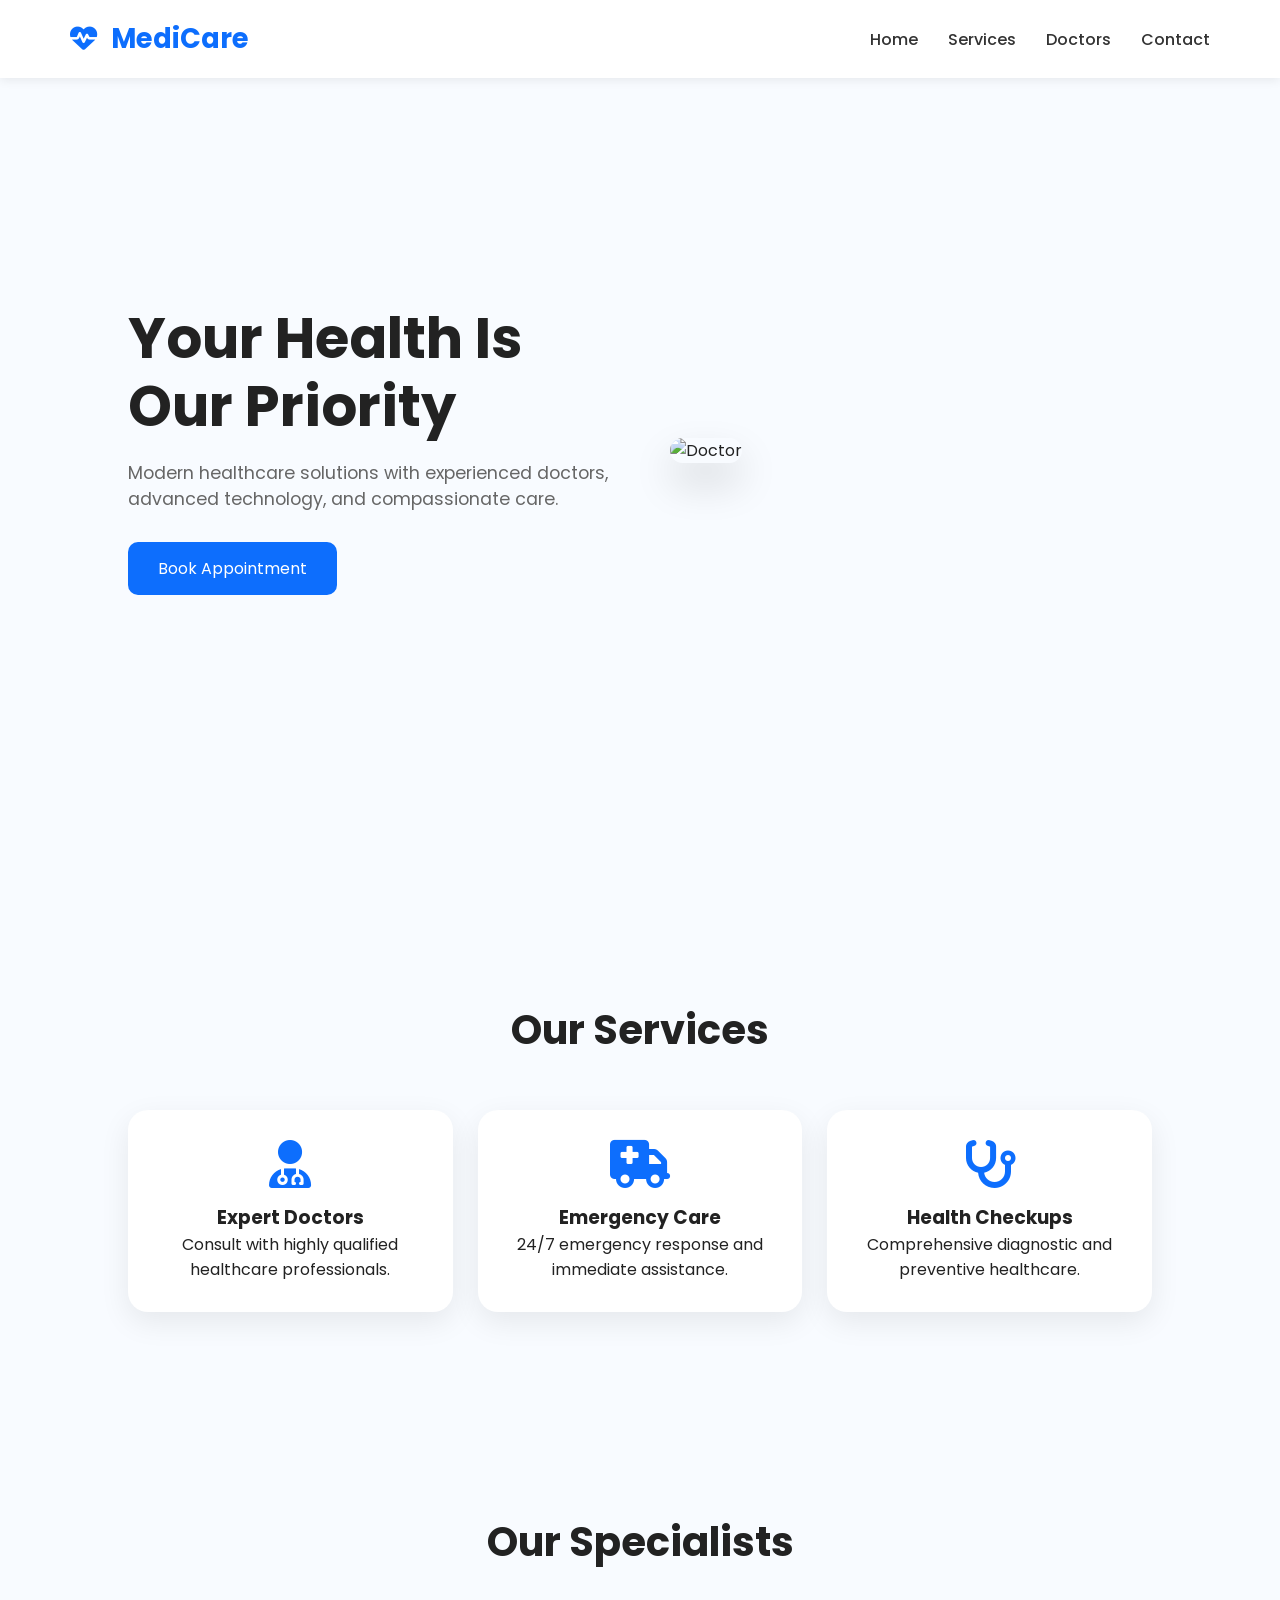
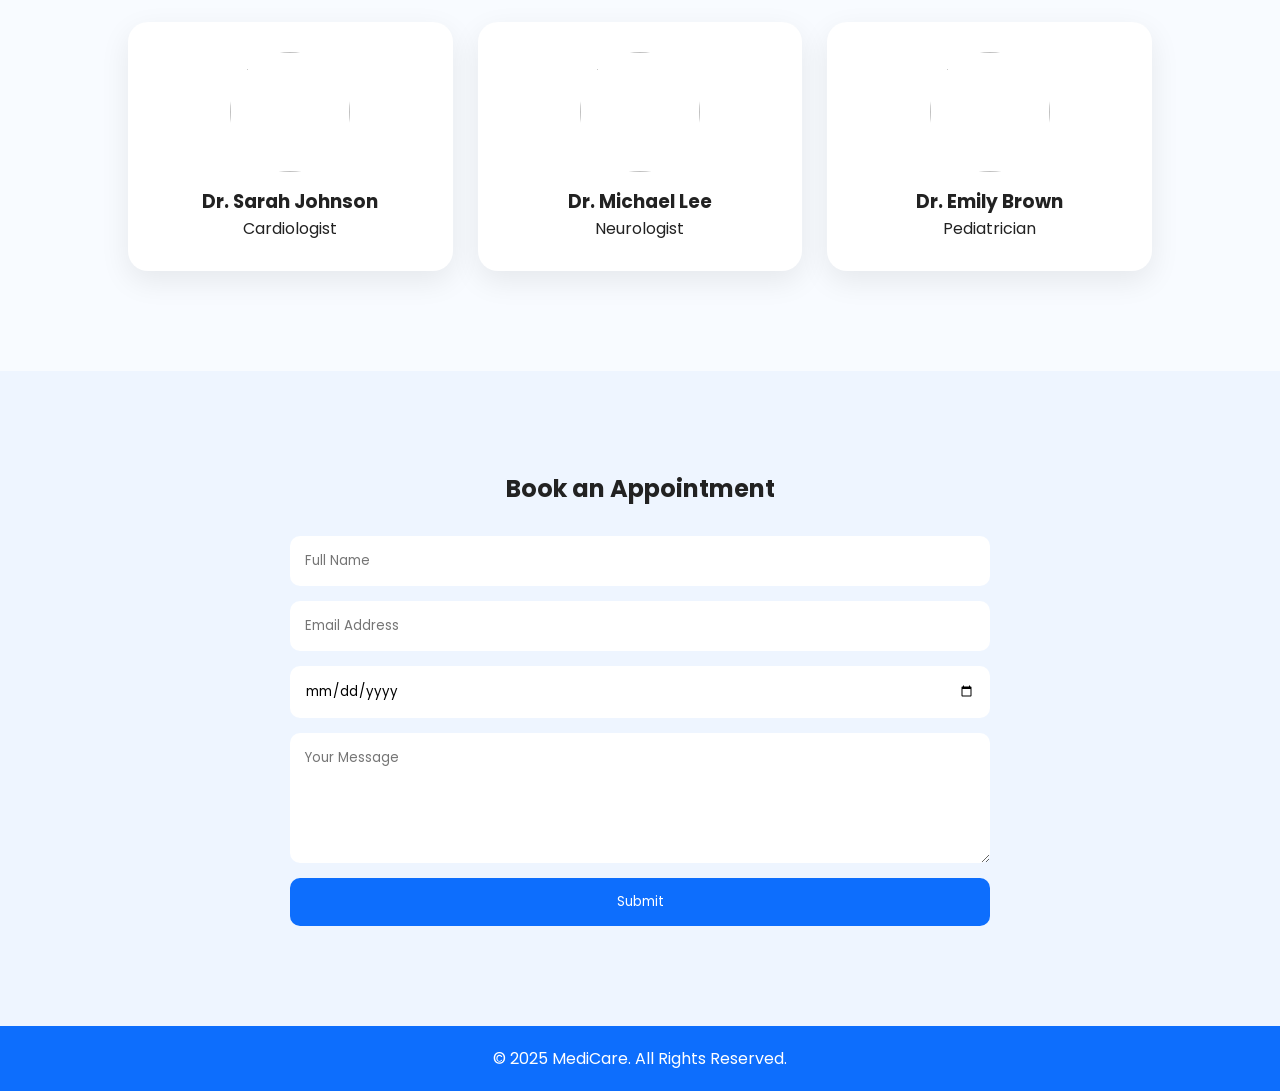
==== index.html @ fddb6549 "feat: initial medicare project setup" ====
<!DOCTYPE html>
<html lang="en">
<head>
    <meta charset="UTF-8">
    <meta name="viewport" content="width=device-width, initial-scale=1.0">
    <title>MediCare | Healthcare Solutions</title>

    <link rel="stylesheet" href="css/style.css">

    <link
        href="https://cdnjs.cloudflare.com/ajax/libs/font-awesome/6.5.1/css/all.min.css"
        rel="stylesheet"
    >
</head>
<body>

    <!-- Header -->
    <header>
        <nav class="navbar">
            <div class="logo">
                <i class="fa-solid fa-heart-pulse"></i>
                MediCare
            </div>

            <ul class="nav-links" id="navLinks">
                <li><a href="#home">Home</a></li>
                <li><a href="#services">Services</a></li>
                <li><a href="#doctors">Doctors</a></li>
                <li><a href="#contact">Contact</a></li>
            </ul>

            <div class="menu-btn" id="menuBtn">
                <i class="fa-solid fa-bars"></i>
            </div>
        </nav>
    </header>

    <!-- Hero -->
    <section class="hero" id="home">
        <div class="hero-content">
            <h1>Your Health Is Our Priority</h1>
            <p>
                Modern healthcare solutions with experienced doctors,
                advanced technology, and compassionate care.
            </p>

            <a href="#contact" class="btn">
                Book Appointment
            </a>
        </div>

        <div class="hero-image">
            <img
                src="https://images.unsplash.com/photo-1576091160550-2173dba999ef?w=800"
                alt="Doctor"
            >
        </div>
    </section>

    <!-- Services -->
    <section class="services" id="services">
        <h2 class="section-title">Our Services</h2>

        <div class="service-grid">

            <div class="card">
                <i class="fa-solid fa-user-doctor"></i>
                <h3>Expert Doctors</h3>
                <p>Consult with highly qualified healthcare professionals.</p>
            </div>

            <div class="card">
                <i class="fa-solid fa-truck-medical"></i>
                <h3>Emergency Care</h3>
                <p>24/7 emergency response and immediate assistance.</p>
            </div>

            <div class="card">
                <i class="fa-solid fa-stethoscope"></i>
                <h3>Health Checkups</h3>
                <p>Comprehensive diagnostic and preventive healthcare.</p>
            </div>

        </div>
    </section>

    <!-- Doctors -->
    <section class="doctors" id="doctors">
        <h2 class="section-title">Our Specialists</h2>

        <div class="doctor-grid">

            <div class="doctor-card">
                <img src="https://randomuser.me/api/portraits/women/44.jpg" alt="">
                <h3>Dr. Sarah Johnson</h3>
                <p>Cardiologist</p>
            </div>

            <div class="doctor-card">
                <img src="https://randomuser.me/api/portraits/men/32.jpg" alt="">
                <h3>Dr. Michael Lee</h3>
                <p>Neurologist</p>
            </div>

            <div class="doctor-card">
                <img src="https://randomuser.me/api/portraits/women/65.jpg" alt="">
                <h3>Dr. Emily Brown</h3>
                <p>Pediatrician</p>
            </div>

        </div>
    </section>

    <!-- Contact -->
    <section class="contact" id="contact">
        <div class="contact-container">
            <h2>Book an Appointment</h2>

            <form id="appointmentForm">
                <input type="text" placeholder="Full Name" required>
                <input type="email" placeholder="Email Address" required>
                <input type="date" required>

                <textarea
                    rows="5"
                    placeholder="Your Message"
                ></textarea>

                <button type="submit" class="btn">
                    Submit
                </button>
            </form>
        </div>
    </section>

    <!-- Footer -->
    <footer>
        <p>© 2025 MediCare. All Rights Reserved.</p>
    </footer>

    <script src="js/main.js"></script>

</body>
</html>
---- css/style.css ----
@import url('https://fonts.googleapis.com/css2?family=Poppins:wght@300;400;500;600;700&display=swap');

*{
    margin:0;
    padding:0;
    box-sizing:border-box;
    font-family:'Poppins',sans-serif;
}

html{
    scroll-behavior:smooth;
}

body{
    background:#f8fbff;
    color:#222;
}

header{
    position:fixed;
    width:100%;
    top:0;
    z-index:1000;
    background:rgba(255,255,255,0.95);
    backdrop-filter:blur(10px);
    box-shadow:0 2px 10px rgba(0,0,0,0.08);
}

.navbar{
    max-width:1200px;
    margin:auto;
    padding:18px 30px;
    display:flex;
    justify-content:space-between;
    align-items:center;
}

.logo{
    font-size:1.7rem;
    font-weight:700;
    color:#0d6efd;
}

.logo i{
    margin-right:8px;
}

.nav-links{
    display:flex;
    gap:30px;
    list-style:none;
}

.nav-links a{
    text-decoration:none;
    color:#333;
    font-weight:500;
}

.nav-links a:hover{
    color:#0d6efd;
}

.menu-btn{
    display:none;
    font-size:1.5rem;
    cursor:pointer;
}

.hero{
    min-height:100vh;
    display:flex;
    align-items:center;
    justify-content:center;
    gap:60px;
    padding:120px 10%;
}

.hero-content{
    flex:1;
}

.hero-content h1{
    font-size:3.5rem;
    line-height:1.2;
    margin-bottom:20px;
}

.hero-content p{
    font-size:1.1rem;
    margin-bottom:30px;
    color:#666;
}

.btn{
    display:inline-block;
    background:#0d6efd;
    color:white;
    padding:14px 30px;
    border-radius:10px;
    text-decoration:none;
    border:none;
    cursor:pointer;
    transition:0.3s;
}

.btn:hover{
    background:#084298;
}

.hero-image{
    flex:1;
}

.hero-image img{
    width:100%;
    border-radius:25px;
    box-shadow:0 20px 40px rgba(0,0,0,0.15);
}

.section-title{
    text-align:center;
    margin-bottom:50px;
    font-size:2.5rem;
}

.services,
.doctors{
    padding:100px 10%;
}

.service-grid,
.doctor-grid{
    display:grid;
    grid-template-columns:repeat(auto-fit,minmax(250px,1fr));
    gap:25px;
}

.card,
.doctor-card{
    background:white;
    padding:30px;
    border-radius:20px;
    text-align:center;
    box-shadow:0 10px 30px rgba(0,0,0,0.08);
    transition:0.3s;
}

.card:hover,
.doctor-card:hover{
    transform:translateY(-10px);
}

.card i{
    font-size:3rem;
    color:#0d6efd;
    margin-bottom:15px;
}

.doctor-card img{
    width:120px;
    height:120px;
    border-radius:50%;
    object-fit:cover;
    margin-bottom:15px;
}

.contact{
    padding:100px 10%;
    background:#eef5ff;
}

.contact-container{
    max-width:700px;
    margin:auto;
}

.contact-container h2{
    text-align:center;
    margin-bottom:30px;
}

form{
    display:flex;
    flex-direction:column;
    gap:15px;
}

input,
textarea{
    padding:15px;
    border:none;
    border-radius:10px;
    outline:none;
}

footer{
    background:#0d6efd;
    color:white;
    text-align:center;
    padding:20px;
}

@media(max-width:768px){

    .menu-btn{
        display:block;
    }

    .nav-links{
        position:absolute;
        top:80px;
        left:-100%;
        flex-direction:column;
        width:100%;
        background:white;
        padding:30px;
        transition:0.4s;
    }

    .nav-links.active{
        left:0;
    }

    .hero{
        flex-direction:column;
        text-align:center;
    }

    .hero-content h1{
        font-size:2.4rem;
    }
}
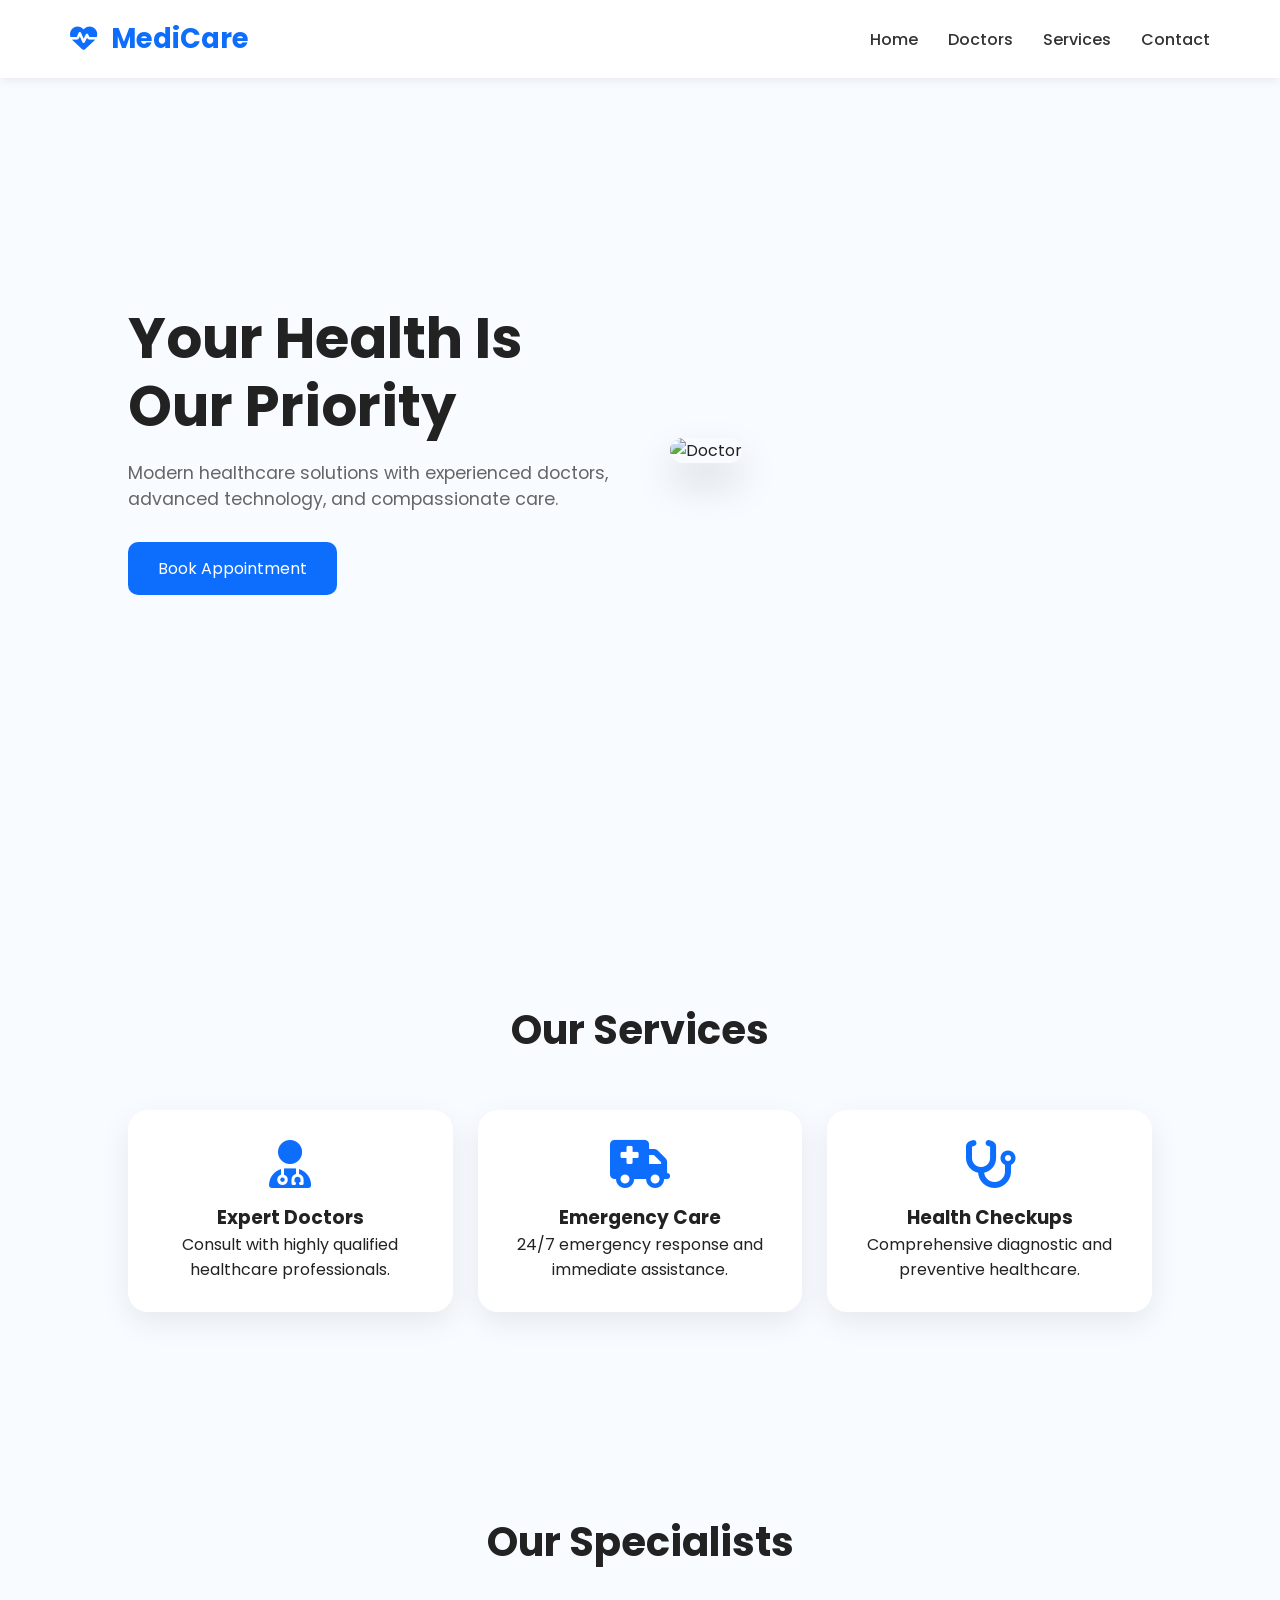
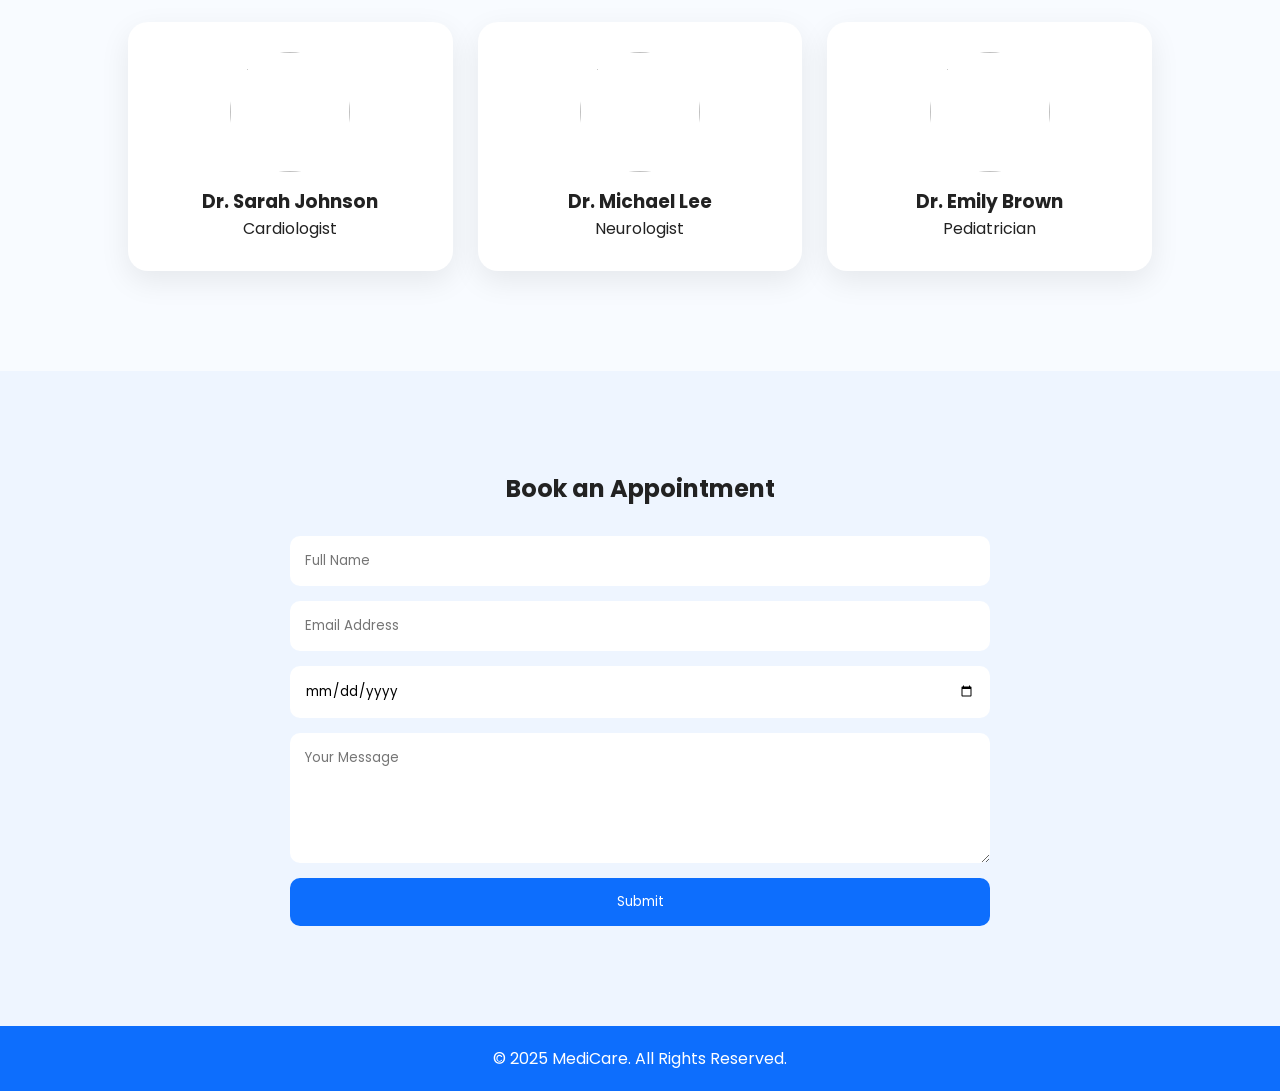
==== commit 517f6483: "feat: added services page" ====
--- a/index.html
+++ b/index.html
@@ -24,8 +24,8 @@
 
             <ul class="nav-links" id="navLinks">
                 <li><a href="#home">Home</a></li>
-                <li><a href="#services">Services</a></li>
                 <li><a href="#doctors">Doctors</a></li>
+                <li><a href="./services.html">Services</a></li>
                 <li><a href="#contact">Contact</a></li>
             </ul>
 
